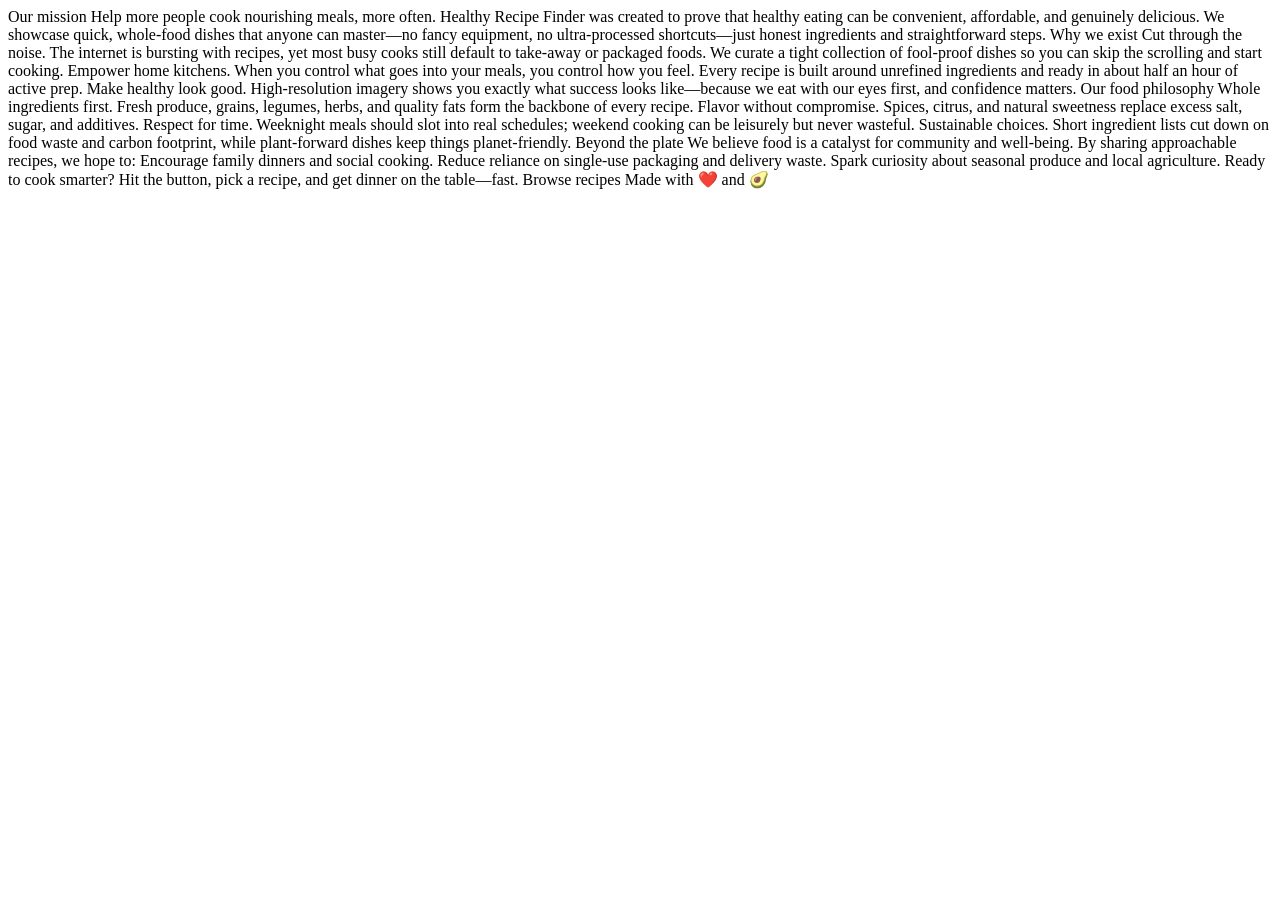
==== about.html @ 2959f1b9 "Initial commit" ====
<!DOCTYPE html>
<html lang="en">
<head>
  <meta charset="UTF-8">
  <meta name="viewport" content="width=device-width, initial-scale=1.0">

  <link rel="icon" type="image/png" sizes="32x32" href="./assets/images/favicon-32x32.png">
  
  <title>Frontend Mentor | Recipe finder website</title>
</head>
<body>

  Our mission

  Help more people cook nourishing meals, more often.

  Healthy Recipe Finder was created to prove that healthy 
  eating can be convenient, affordable, and genuinely delicious. 

  We showcase quick, whole-food dishes that anyone can master—no 
  fancy equipment, no ultra-processed shortcuts—just honest 
  ingredients and straightforward steps.

  Why we exist

  Cut through the noise. 
  The internet is bursting with recipes, yet most busy cooks 
  still default to take-away or packaged foods. We curate a 
  tight collection of fool-proof dishes so you can skip the 
  scrolling and start cooking.

  Empower home kitchens. 
  When you control what goes into your meals, you control how 
  you feel. Every recipe is built around unrefined ingredients 
  and ready in about half an hour of active prep.

  Make healthy look good. 
  High-resolution imagery shows you exactly what success looks 
  like—because we eat with our eyes first, and confidence matters.

  Our food philosophy

  Whole ingredients first. 
  Fresh produce, grains, legumes, herbs, and quality fats form the 
  backbone of every recipe.

  Flavor without compromise. 
  Spices, citrus, and natural sweetness replace excess salt, sugar, 
  and additives.

  Respect for time. 
  Weeknight meals should slot into real schedules; weekend cooking 
  can be leisurely but never wasteful.

  Sustainable choices. 
  Short ingredient lists cut down on food waste and carbon footprint, 
  while plant-forward dishes keep things planet-friendly.

  Beyond the plate

  We believe food is a catalyst for community and well-being. 
  By sharing approachable recipes, we hope to:

  Encourage family dinners and social cooking.
  Reduce reliance on single-use packaging and delivery waste.
  Spark curiosity about seasonal produce and local agriculture.

  Ready to cook smarter?

  Hit the button, pick a recipe, and get dinner on the table—fast.

  Browse recipes

  Made with ❤️ and 🥑

</body>
</html>
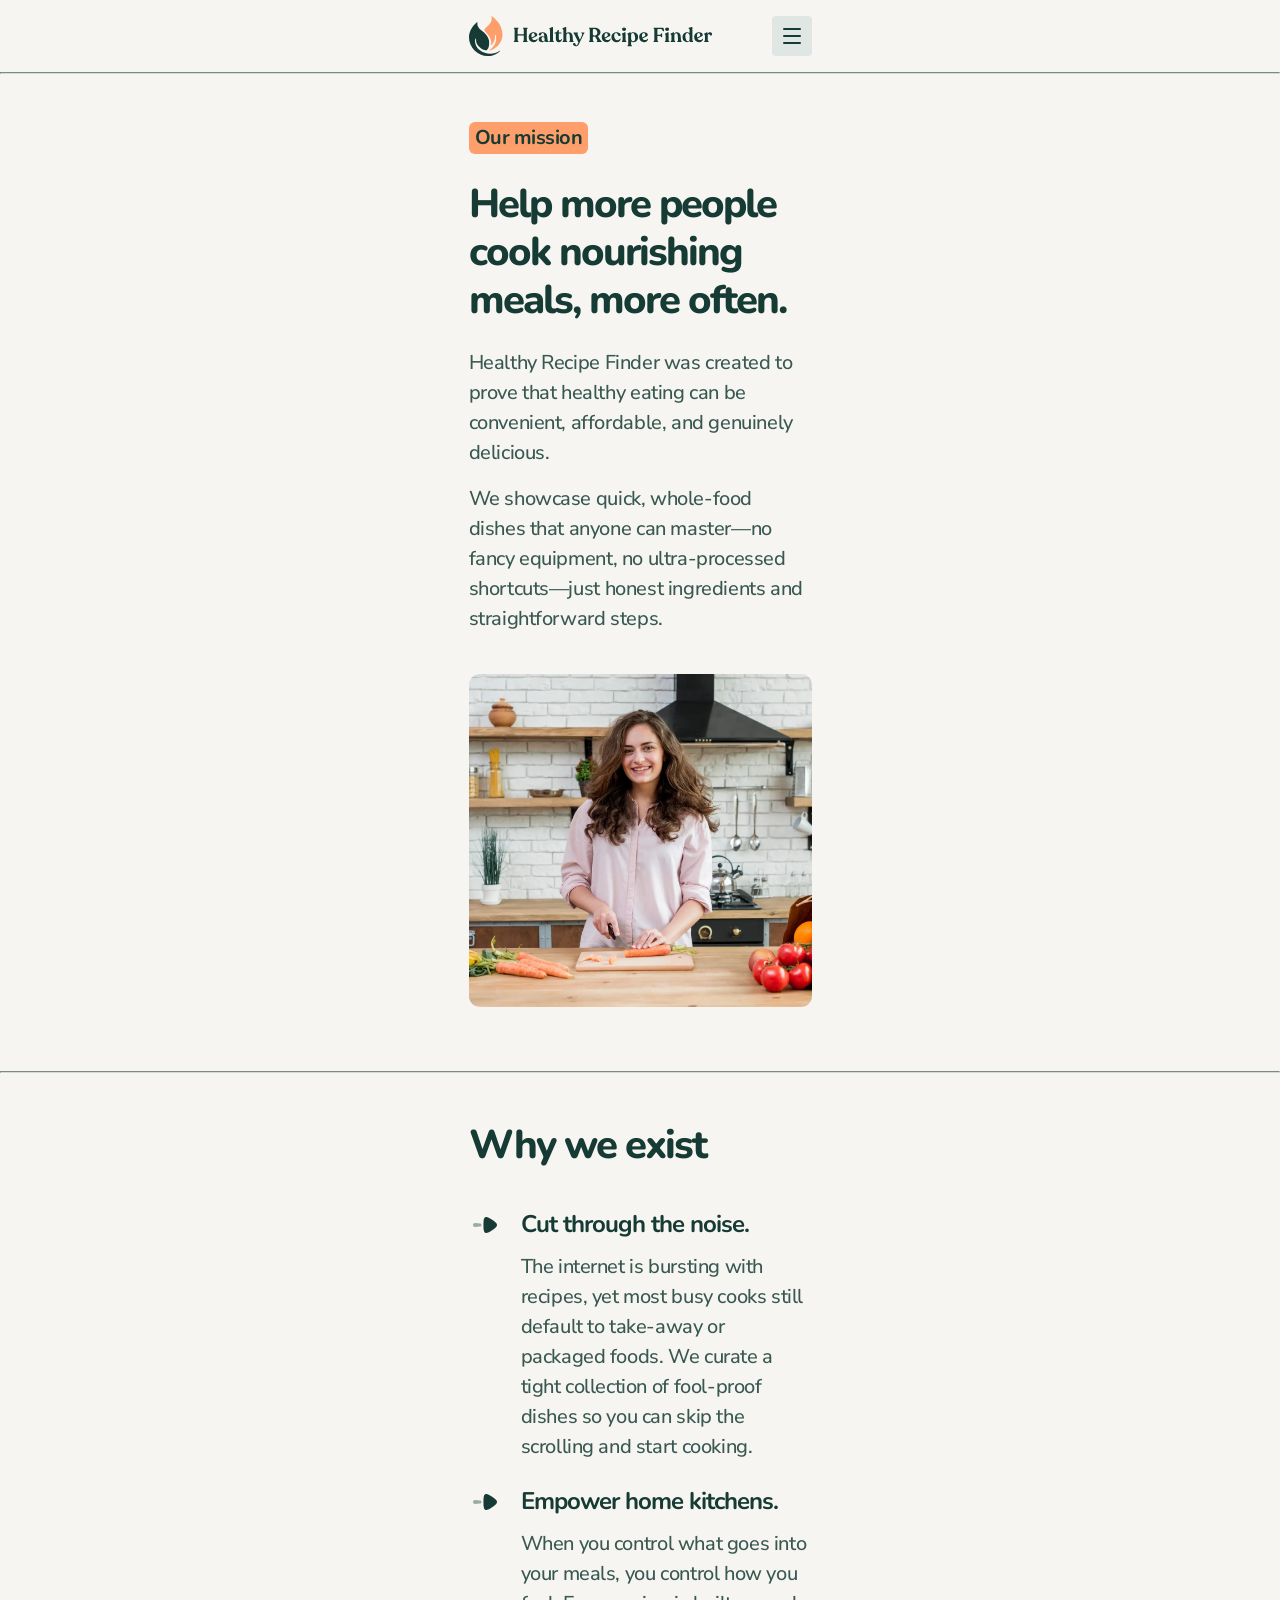
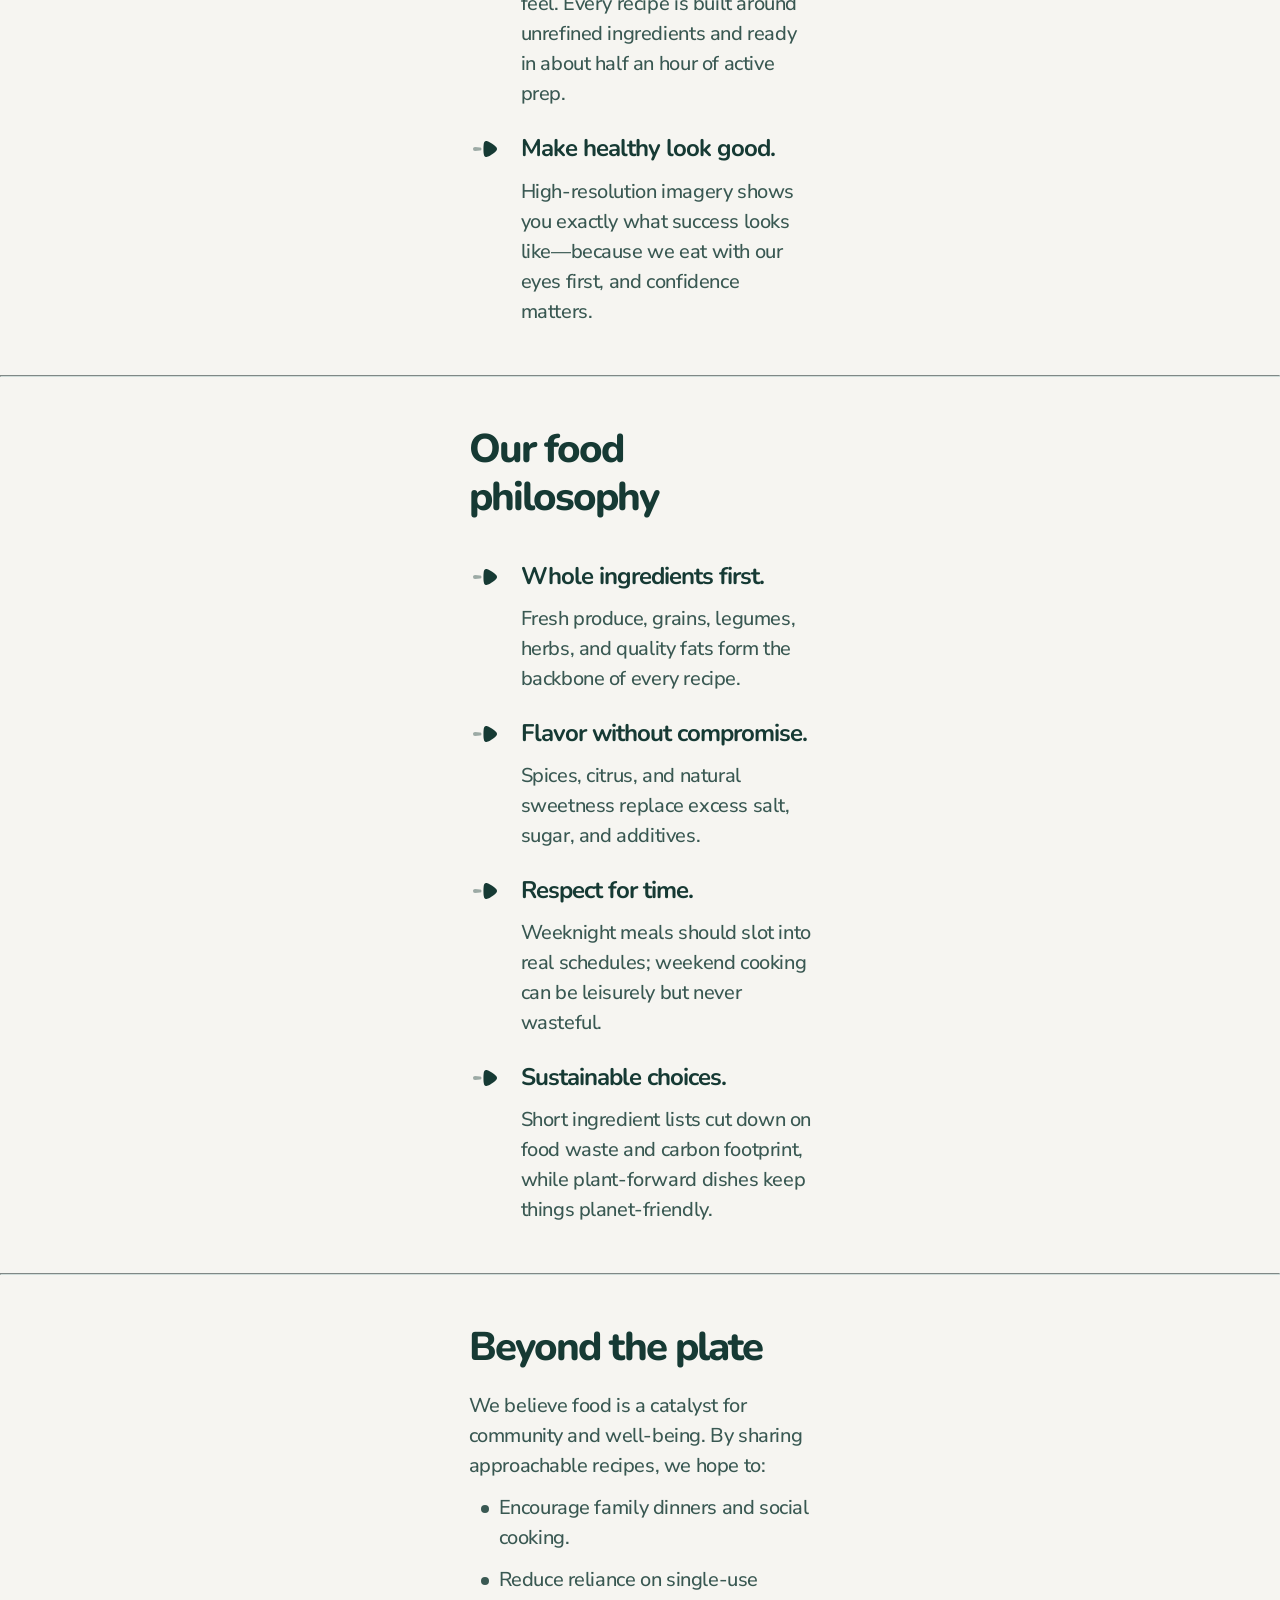
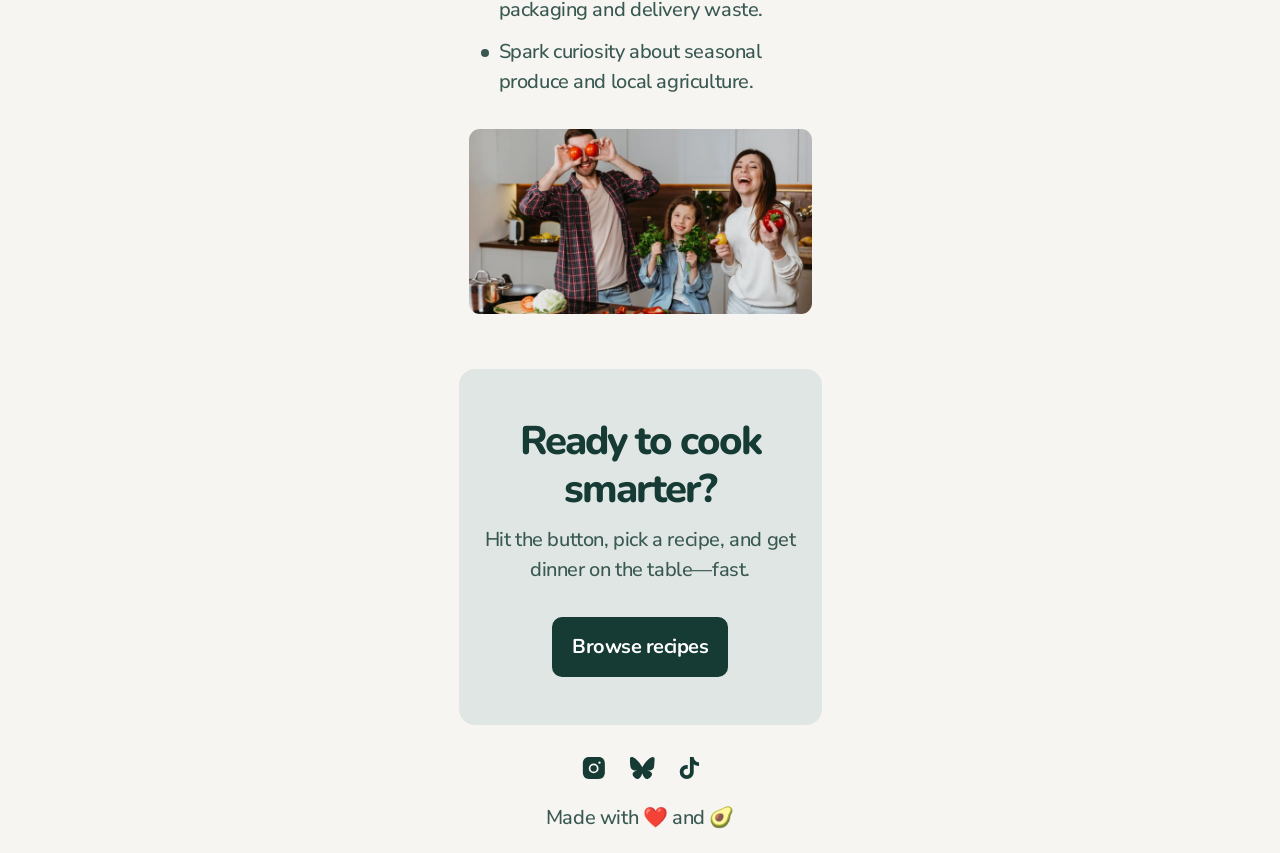
==== commit d1234e5a: "page about" ====
--- a/about.html
+++ b/about.html
@@ -5,73 +5,169 @@
   <meta name="viewport" content="width=device-width, initial-scale=1.0">
 
   <link rel="icon" type="image/png" sizes="32x32" href="./assets/images/favicon-32x32.png">
-  
-  <title>Frontend Mentor | Recipe finder website</title>
+      <link rel="preconnect" href="https://fonts.googleapis.com" />
+    <link rel="preconnect" href="https://fonts.gstatic.com" crossorigin />
+    <link
+      href="https://fonts.googleapis.com/css2?family=Nunito+Sans:ital,opsz,wght@0,6..12,200..1000;1,6..12,200..1000&family=Nunito:ital,wght@0,200..1000;1,200..1000&display=swap"
+      rel="stylesheet"
+    />
+    <title>Frontend Mentor | Recipe finder website</title>
+    <link rel="stylesheet" href="./assets/css/main.css" />
 </head>
-<body>
+<body class="nunito-sans about-page">
+    <header class="container">
+      <img src="./assets/images/logo.svg" alt="logo" class="logo" />
+      <button>
+        <img src="./assets/images/icon-hamburger-menu.svg" alt="menu" />
+      </button>
+    </header>
+        <hr>
+<main>
+    <section class="container hero">
+<div>
+  <hgroup>
+          <h1 class="nunito">Our mission</h1>
+          <p class="nunito">Help more people cook nourishing meals, more often.</p>
+  </hgroup>
+      
+        <p>
+          Healthy Recipe Finder was created to prove that healthy 
+          eating can be convenient, affordable, and genuinely delicious. 
+        </p>
+      
+        <p>
+          We showcase quick, whole-food dishes that anyone can master—no 
+          fancy equipment, no ultra-processed shortcuts—just honest 
+          ingredients and straightforward steps.
+        </p>
+</div>
+<img src="./assets/images/image-about-our-mission-large.webp" alt="" width="343">
+        </section>
+        <hr>
+<section class="container exist">
+        <h2 class="nunito">Why we exist</h2>
+      
+<ul>
+          <li>
+            <h3 class="nunito">Cut through the noise.</h3> 
+            <p>
+              The internet is bursting with recipes, yet most busy cooks 
+              still default to take-away or packaged foods. We curate a 
+              tight collection of fool-proof dishes so you can skip the 
+              scrolling and start cooking.
+            </p>
+          </li>
+        
+          <li>
+            <h3 class="nunito">Empower home kitchens.</h3> 
+            <p>
+              When you control what goes into your meals, you control how 
+              you feel. Every recipe is built around unrefined ingredients 
+              and ready in about half an hour of active prep.
+            </p>
+          </li>
+        
+          <li>
+            <h3 class="nunito">Make healthy look good.</h3> 
+            <p>
+              High-resolution imagery shows you exactly what success looks 
+              like—because we eat with our eyes first, and confidence matters.
+            </p>
+          </li>
+</ul>
+</section>
 
-  Our mission
+  <hr>
+    <section class="container food">
+      <h2 class="nunito">Our food philosophy</h2>
+    
+<ul>
+        <li>
+          <h3 class="nunito">Whole ingredients first.</h3> 
+          <p>
+            Fresh produce, grains, legumes, herbs, and quality fats form the 
+            backbone of every recipe.
+          </p>
+        </li>
+      
+        <li>
+          <h3 class="nunito">Flavor without compromise.</h3> 
+          <p>
+            Spices, citrus, and natural sweetness replace excess salt, sugar, 
+            and additives.
+          </p>
+        </li>
+      
+        <li>
+          <h3 class="nunito">Respect for time.</h3> 
+          <p>
+            Weeknight meals should slot into real schedules; weekend cooking 
+            can be leisurely but never wasteful.
+          </p>
+        </li>
+      
+        <li>
+          <h3 class="nunito">Sustainable choices.</h3> 
+          <p>
+            Short ingredient lists cut down on food waste and carbon footprint, 
+            while plant-forward dishes keep things planet-friendly.
+          </p>
+        </li>
+</ul>
+    </section>
+  <hr>
+    <section class="container beyond">
+<div>
+        <h2 class="nunito">Beyond the plate</h2>
+      
+        <p>
+          We believe food is a catalyst for community and well-being. 
+          By sharing approachable recipes, we hope to:
+        </p>
+      
+        <ul>
+          <li>Encourage family dinners and social cooking.</li>
+          <li>Reduce reliance on single-use packaging and delivery waste.</li>
+          <li>Spark curiosity about seasonal produce and local agriculture.</li>
+        </ul>
+</div>
+    <img src="./assets/images/image-about-beyond-the-plate-large.webp" alt="" width="343">
+    </section>
+<section class="container last-section">
+        <div>
+          <h2 class="nunito">Ready to cook smarter?</h2>
 
-  Help more people cook nourishing meals, more often.
+          <p>
+            Hit the button, pick a recipe, and get dinner on the table—fast.
+          </p>
+        </div>
 
-  Healthy Recipe Finder was created to prove that healthy 
-  eating can be convenient, affordable, and genuinely delicious. 
+        <a href="./recipes.html#allrecipes" class="btn nunito"
+          >Browse recipes</a
+        >
+      </section>
+</main>
 
-  We showcase quick, whole-food dishes that anyone can master—no 
-  fancy equipment, no ultra-processed shortcuts—just honest 
-  ingredients and straightforward steps.
-
-  Why we exist
-
-  Cut through the noise. 
-  The internet is bursting with recipes, yet most busy cooks 
-  still default to take-away or packaged foods. We curate a 
-  tight collection of fool-proof dishes so you can skip the 
-  scrolling and start cooking.
-
-  Empower home kitchens. 
-  When you control what goes into your meals, you control how 
-  you feel. Every recipe is built around unrefined ingredients 
-  and ready in about half an hour of active prep.
-
-  Make healthy look good. 
-  High-resolution imagery shows you exactly what success looks 
-  like—because we eat with our eyes first, and confidence matters.
-
-  Our food philosophy
-
-  Whole ingredients first. 
-  Fresh produce, grains, legumes, herbs, and quality fats form the 
-  backbone of every recipe.
-
-  Flavor without compromise. 
-  Spices, citrus, and natural sweetness replace excess salt, sugar, 
-  and additives.
-
-  Respect for time. 
-  Weeknight meals should slot into real schedules; weekend cooking 
-  can be leisurely but never wasteful.
-
-  Sustainable choices. 
-  Short ingredient lists cut down on food waste and carbon footprint, 
-  while plant-forward dishes keep things planet-friendly.
-
-  Beyond the plate
-
-  We believe food is a catalyst for community and well-being. 
-  By sharing approachable recipes, we hope to:
-
-  Encourage family dinners and social cooking.
-  Reduce reliance on single-use packaging and delivery waste.
-  Spark curiosity about seasonal produce and local agriculture.
-
-  Ready to cook smarter?
-
-  Hit the button, pick a recipe, and get dinner on the table—fast.
-
-  Browse recipes
-
-  Made with ❤️ and 🥑
+    <footer class="container">
+      <ul>
+        <li>
+          <a href="#"
+            ><img src="./assets/images/icon-instagram.svg" alt="icon"
+          /></a>
+        </li>
+        <li>
+          <a href="#"
+            ><img src="./assets/images/icon-bluesky.svg" alt="icon"
+          /></a>
+        </li>
+        <li>
+          <a href="#"
+            ><img src="./assets/images/icon-tiktok.svg" alt="icon"
+          /></a>
+        </li>
+      </ul>
+      <p>Made with ❤️ and 🥑</p>
+    </footer>
 
 </body>
 </html>
--- a/assets/css/main.css
+++ b/assets/css/main.css
@@ -0,0 +1,469 @@
+:root {
+    --neutral-600: #395852;
+    --neutral-100: #F6F5F1;
+    --neutral-900: #163A34;
+    --neutral-800: #395852;
+    --neutral-300: #D0DCD9;
+    --neutral-0: #fff;
+    --neutral-200: #E0E6E3;
+    --orange-500: #FE9F6B;
+}
+
+/* #region Скидання стилів */
+* {
+    margin: 0;
+    box-sizing: border-box;
+}
+
+ul,
+ol {
+    padding: 0;
+    list-style: none;
+}
+
+a {
+    text-decoration: none;
+    color: inherit;
+    font-family: inherit;
+}
+
+h1,
+h2,
+h3,
+h4,
+h5,
+h6 {
+    font-weight: 400;
+}
+
+button {
+    border: none;
+    cursor: pointer;
+    background-color: transparent;
+    padding: 0;
+}
+
+/* #endregion */
+.nunito {
+    font-family: "Nunito", sans-serif;
+    font-optical-sizing: auto;
+    font-weight: 600;
+    font-style: normal;
+}
+
+
+.nunito-sans {
+    font-family: "Nunito Sans", sans-serif;
+    font-optical-sizing: auto;
+    font-weight: 500;
+    font-style: normal;
+    font-variation-settings:
+        "wdth" 100,
+        "YTLC" 500;
+}
+
+p {
+    line-height: 150%;
+    letter-spacing: -0.4px;
+    color: var(--neutral-600);
+}
+
+a.btn {
+    font-weight: 700;
+    line-height: 140%;
+    text-align: center;
+    letter-spacing: -0.5px;
+    color: var(--neutral-0);
+    display: inline-block;
+    padding-inline: 10px;
+    align-content: center;
+    min-width: 176px;
+    max-width: 100%;
+    height: 60px;
+    background: var(--neutral-900);
+    border-radius: 10px;
+    transition: all 0.3s ease;
+
+    &:hover {
+        background-color: var(--neutral-800);
+
+    }
+
+    &:focus {
+        border: 3px solid var(--neutral-0);
+        outline: 3px solid var(--neutral-900);
+    }
+}
+
+.container {
+    max-width: 363px;
+    margin-inline: auto;
+    padding-inline: 10px;
+}
+
+hr {
+    border-color: var(--neutral-300);
+    margin: 0;
+}
+
+body {
+    color: var(--neutral-600);
+    background-color: var(--neutral-100);
+    font-size: 20px;
+}
+
+header {
+    padding-block: 16px;
+    display: flex;
+    justify-content: space-between;
+    align-items: center;
+
+
+    button {
+        display: flex;
+        justify-content: center;
+        align-items: center;
+        width: 40px;
+        height: 40px;
+        background: var(--neutral-200);
+        border-radius: 4px;
+        transition: all 0.3s ease;
+
+        &:hover {
+            scale: 1.05;
+            rotate: 5deg;
+        }
+
+        &:focus {
+            border: 3px solid var(--neutral-0);
+            outline: 3px solid var(--neutral-900);
+        }
+    }
+}
+
+.main-page main {
+    .hero {
+        padding-block-start: 48px;
+
+        margin-block-end: 64px;
+
+        div {
+            margin-block-end: 40px;
+        }
+
+        h1 {
+            font-weight: 800;
+            font-size: 52px;
+            line-height: 110%;
+            /* or 57px */
+            letter-spacing: -2px;
+            color: var(--neutral-900);
+            margin-block-end: 16px;
+
+            span {
+                position: relative;
+            }
+
+            span::before {
+                content: "";
+                position: absolute;
+                left: 0;
+                right: 0;
+                bottom: 10px;
+                height: 23px;
+                background: var(--orange-500);
+                z-index: -1;
+                opacity: 40%;
+                border-radius: 4px;
+            }
+        }
+
+        p {
+            margin-block-end: 32px;
+        }
+
+        &>img {
+            background: var(--neutral-0);
+            box-shadow: 0px 0px 0px 3.45px var(--neutral-0);
+            border-radius: 3px;
+        }
+    }
+
+    .features {
+        margin-block-end: 64px;
+
+        h2 {
+            margin-block-end: 32px;
+        }
+
+        ul {
+            display: flex;
+            flex-direction: column;
+            row-gap: 24px;
+            column-gap: 32px;
+        }
+
+        li {
+            min-height: 194px;
+            display: flex;
+            flex-direction: column;
+            justify-content: end;
+            position: relative;
+            padding-block-start: 80px;
+
+            &::before {
+                content: "";
+                width: 60px;
+                height: 60px;
+                background-color: var(--neutral-0);
+                border-radius: 12px;
+                position: absolute;
+                top: 0;
+                left: 0;
+                background-repeat: no-repeat;
+                background-position: center;
+                border: 1px solid var(--neutral-200);
+                box-shadow: 0px 1px 0px var(--neutral-200);
+                border-radius: 12px;
+
+            }
+
+            &:nth-child(1)::before {
+                content: '';
+                background-image: url(/assets/images/icon-whole-food-recipes.svg);
+            }
+
+            &:nth-child(2)::before {
+                content: '';
+                background-image: url(/assets/images/icon-minimum-fuss.svg);
+            }
+
+            &:nth-child(3)::before {
+                content: '';
+                background-image: url(/assets/images/icon-search-in-seconds.svg);
+            }
+        }
+
+        h3 {
+            font-weight: 700;
+            font-size: 32px;
+            line-height: 130%;
+            letter-spacing: -1px;
+            color: var(--neutral-900);
+            margin-block-end: 12px;
+        }
+    }
+
+
+
+    .built {
+        margin-block-end: 64px;
+
+        div {
+            margin-block-end: 32px;
+            display: flex;
+            flex-direction: column;
+            row-gap: 20px;
+        }
+
+        img {
+            border-radius: 10px;
+        }
+    }
+
+
+}
+
+h2 {
+    font-weight: 800 !important;
+    font-size: 40px;
+    line-height: 120%;
+    letter-spacing: -2px;
+    color: var(--neutral-900);
+}
+
+.last-section {
+    display: flex;
+    flex-direction: column;
+    align-items: center;
+    text-align: center;
+    justify-content: center;
+    gap: 32px;
+    padding: 48px 16px;
+    min-height: 353px;
+    background: var(--neutral-200);
+    border-radius: 16px;
+
+    h2 {
+        margin-block-end: 12px;
+    }
+
+}
+
+.about-page main {
+    section {
+        padding-block: 48px;
+    }
+
+    .hero {
+        padding-block-end: 64px;
+        display: flex;
+        flex-direction: column;
+        justify-content: center;
+        align-items: flex-start;
+        row-gap: 40px;
+        column-gap: 64px;
+
+        img {
+            border-radius: 11px;
+        }
+
+        hgroup {
+            margin-block-end: 24px;
+        }
+
+        h1 {
+            text-align: center;
+            align-items: center;
+            padding: 2px 6px;
+            width: fit-content;
+            background: var(--orange-500);
+            border-radius: 6px;
+            font-weight: 700;
+            font-size: 20px;
+            line-height: 140%;
+            letter-spacing: -0.5px;
+            color: var(--neutral-900);
+            margin-block-end: 26px;
+        }
+
+        h1+p {
+            font-weight: 800;
+            font-size: 40px;
+            line-height: 120%;
+
+            letter-spacing: -2px;
+            color: var(--neutral-900)
+        }
+
+        div p:not(:last-child) {
+            margin-bottom: 16px;
+        }
+    }
+
+    .exist,
+    .food {
+        h2 {
+            margin-block-end: 40px;
+        }
+
+        ul {
+            display: flex;
+            flex-direction: column;
+            row-gap: 24px;
+        }
+
+        li {
+            padding-inline-start: 52px;
+            position: relative;
+
+            &::before {
+                content: "";
+                background-image: url(../images/icon-bullet-point.svg);
+                width: 32px;
+                height: 32px;
+                position: absolute;
+                top: 0;
+                left: 0;
+                background-repeat: no-repeat;
+                background-position: center center;
+            }
+        }
+
+        h3 {
+            font-weight: 700;
+            font-size: 24px;
+            line-height: 130%;
+            letter-spacing: -1px;
+            color: var(--neutral-900);
+            margin-block-end: 12px;
+        }
+    }
+
+    .beyond {
+        div{
+            margin-block-end: 32px;
+        }
+        h2 {
+            margin-block-end: 20px;
+        }
+
+        p {
+            margin-bottom: 12px;
+        }
+
+        ul {
+            display: flex;
+            flex-direction: column;
+            row-gap: 12px;
+            li {
+                padding-inline-start: 30px;
+                line-height: 150%;
+                letter-spacing: -0.4px;
+            position: relative;
+
+            &::before {
+                content: "";
+                background-color: var(--neutral-800);
+                border-radius: 50%;
+                width: 8px;
+                height: 8px;
+                position: absolute;
+                top: 0;
+                left: 0;
+                transform: translate(150%, 150%);
+                }
+            }
+        }
+        img{
+            border-radius: 11px;
+        }
+    }
+}
+
+footer {
+    display: flex;
+    flex-direction: column;
+    row-gap: 24px;
+    align-items: center;
+    padding-block: 32px 20px;
+
+    ul {
+        display: flex;
+        justify-content: center;
+        align-items: center;
+        gap: 24px;
+
+        li {
+            min-height: 22px;
+            line-height: 0;
+        }
+
+        a {
+            font-size: 0;
+            transition: all 0.3s ease;
+            display: block;
+
+            &:hover {
+                opacity: 0.7;
+            }
+
+            &:focus {
+                outline: 2px solid var(--neutral-900);
+                border: 2px solid transparent;
+                border-radius: 4px;
+            }
+        }
+    }
+
+}
